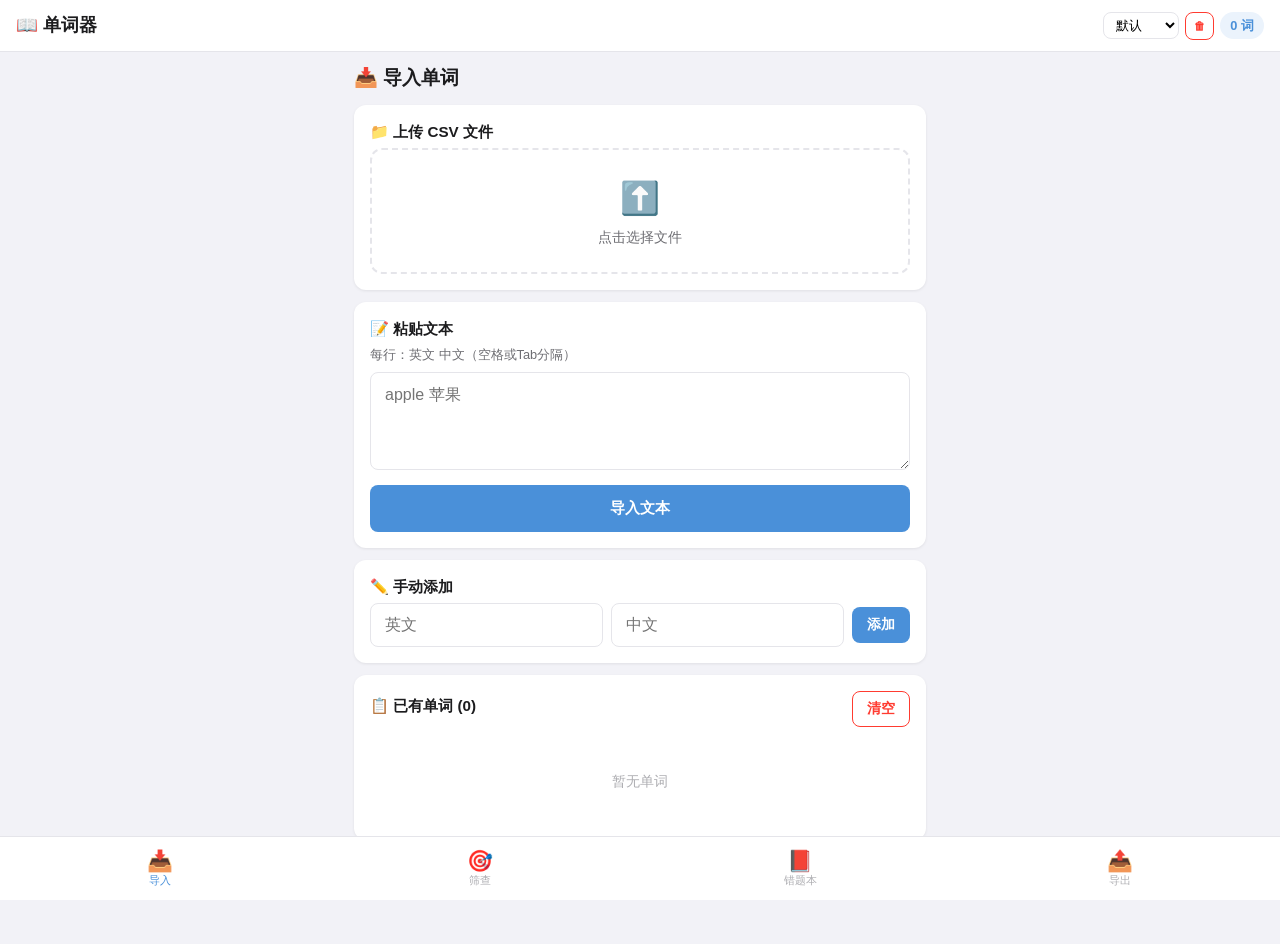
==== docs/index.html @ 8fb7f51f "优化 iPad 答题页滑动区域" ====
<!DOCTYPE html>
<html lang="zh-CN">
<head>
<meta charset="UTF-8">
<meta name="viewport" content="width=device-width,initial-scale=1,user-scalable=no">
<meta name="apple-mobile-web-app-capable" content="yes">
<meta name="apple-mobile-web-app-status-bar-style" content="default">
<link rel="manifest" href="manifest.json">
<title>单词器</title>
<style>
:root{--p:#4A90D9;--ph:#3A7BC8;--pl:#EBF3FC;--s:#34C759;--sl:#E8F8ED;--d:#FF3B30;--dl:#FFECEB;--t:#1C1C1E;--t2:#6E6E73;--t3:#AEAEB2;--bg:#F2F2F7;--c:#FFF;--b:#E5E5EA;--r:12px;--rs:8px}
*{box-sizing:border-box;margin:0;padding:0}
html{font-size:16px;-webkit-text-size-adjust:100%}
body{font-family:-apple-system,BlinkMacSystemFont,"PingFang SC","Microsoft YaHei",sans-serif;background:var(--bg);color:var(--t);line-height:1.5;min-height:100vh;padding-bottom:80px;padding-top:52px}
.header{position:fixed;top:0;left:0;right:0;z-index:100;height:52px;background:var(--c);border-bottom:1px solid var(--b);display:flex;align-items:center;justify-content:space-between;padding:0 16px}
.header h1{font-size:1.1rem;font-weight:700}
.badge{background:var(--pl);color:var(--p);font-size:.8rem;font-weight:600;padding:4px 10px;border-radius:20px}
.main{max-width:600px;margin:0 auto;padding:12px 14px}
.tab{display:none}
.tab.active{display:block}
h2{font-size:1.2rem;font-weight:700;margin-bottom:12px}
.card{background:var(--c);border-radius:var(--r);padding:16px;margin-bottom:12px;box-shadow:0 1px 3px rgba(0,0,0,.08)}
.card h3{font-size:.95rem;font-weight:600;margin-bottom:4px}
.hint{font-size:.8rem;color:var(--t2);margin-bottom:8px}
.empty{text-align:center;color:var(--t3);padding:32px 16px;font-size:.9rem}
textarea,input[type=text]{width:100%;padding:12px 14px;border:1.5px solid var(--b);border-radius:var(--rs);font-size:1rem;font-family:inherit;resize:vertical;background:var(--c)}
textarea:focus,input[type=text]:focus{outline:none;border-color:var(--p);box-shadow:0 0 0 3px var(--pl)}
.btn{display:inline-flex;align-items:center;justify-content:center;padding:12px 20px;border:1.5px solid transparent;border-radius:var(--rs);font-size:.95rem;font-weight:600;font-family:inherit;cursor:pointer;min-height:44px}
.btn:active{transform:scale(.97)}
.btn-p{background:var(--p);color:#fff}
.btn-o{background:transparent;color:var(--p);border-color:var(--p)}
.btn-do{background:transparent;color:var(--d);border-color:var(--d)}
.btn-sm{padding:8px 14px;font-size:.85rem;min-height:36px}
.btn-lg{padding:16px 24px;font-size:1.05rem;min-height:52px}
.btn-full{width:100%}
.nav{position:fixed;bottom:0;left:0;right:0;z-index:100;height:64px;background:var(--c);border-top:1px solid var(--b);display:flex;padding-bottom:env(safe-area-inset-bottom,0)}
.nav button{flex:1;display:flex;flex-direction:column;align-items:center;justify-content:center;border:none;background:transparent;color:var(--t3);font-family:inherit;font-size:.7rem;cursor:pointer}
.nav button.active{color:var(--p)}
.nav button span:first-child{font-size:1.3rem}
.word-item{display:flex;align-items:center;justify-content:space-between;padding:10px 0;border-bottom:1px solid var(--b)}
.word-item:last-child{border-bottom:none}
.word-item .eng{font-weight:600}
.word-item .chn{color:var(--t2);margin-left:8px;font-size:.9rem}
.word-item .del{background:none;border:none;color:var(--d);font-size:1.3rem;cursor:pointer;padding:6px 12px}
.quiz-modes{display:grid;grid-template-columns:1fr 1fr;gap:10px;margin-bottom:12px}
.quiz-modes label{display:flex;align-items:center;gap:8px;padding:14px 12px;border:2px solid var(--b);border-radius:var(--r);cursor:pointer}
.quiz-modes label.sel{border-color:var(--p);background:var(--pl)}
.quiz-modes input{display:none}
.progress{display:flex;align-items:center;gap:10px;margin-bottom:16px}
.progress>div:first-child{flex:1;height:8px;background:var(--b);border-radius:4px;overflow:hidden}
.progress>div:first-child>div{height:100%;background:var(--p);border-radius:4px;transition:width .3s}
.progress>span{font-size:.85rem;font-weight:600;color:var(--t2)}
.qcard{background:var(--c);border-radius:var(--r);padding:28px 20px;text-align:center;box-shadow:0 4px 16px rgba(0,0,0,.12);margin-bottom:20px}
.qcard p:first-child{font-size:.85rem;color:var(--t2);margin-bottom:12px}
.qcard p:last-child{font-size:2rem;font-weight:800}
.options{display:flex;flex-direction:column;gap:10px}
.options button{width:100%;padding:16px;font-size:1.05rem;font-family:inherit;background:var(--c);border:2px solid var(--b);border-radius:var(--r);cursor:pointer;min-height:52px}
.options button:active{transform:scale(.98)}
.options button.correct{border-color:var(--s);background:var(--sl);color:var(--s);font-weight:700}
.options button.wrong{border-color:var(--d);background:var(--dl);color:var(--d);font-weight:700;animation:shake .4s}
.options button.reveal{border-color:var(--s);background:var(--sl)}
.options button.disabled{pointer-events:none;opacity:.8}
.fb{text-align:center;padding:16px;margin-top:12px;border-radius:var(--r)}
.fb.ok{background:var(--sl)}
.fb.no{background:var(--dl)}
.fb p:first-child{font-size:2rem}
.fb p:nth-child(2){font-weight:700;margin:4px 0}
.result{text-align:center}
.result>p:first-child{font-size:3rem}
.result h3{font-size:1.3rem;margin:8px 0 16px}
.stats{display:grid;grid-template-columns:repeat(4,1fr);gap:8px;margin-bottom:20px}
.stats>div{text-align:center;padding:12px 4px;background:var(--bg);border-radius:var(--rs)}
.stats>div>span:first-child{display:block;font-size:1.4rem;font-weight:800}
.stats>div>span:last-child{display:block;font-size:.7rem;color:var(--t2)}
.stats>div.g>span:first-child{color:var(--s)}
.stats>div.r>span:first-child{color:var(--d)}
.acts{display:flex;flex-direction:column;gap:8px}
table{width:100%;border-collapse:collapse}
th,td{padding:12px 10px;text-align:left;border-bottom:1px solid var(--b)}
th{font-size:.8rem;font-weight:600;color:var(--t2)}
.toast{position:fixed;top:60px;left:50%;transform:translateX(-50%);z-index:200;background:#1C1C1E;color:#fff;padding:10px 20px;border-radius:20px;font-size:.85rem;font-weight:500;transition:opacity .3s,transform .3s}
.toast.hide{opacity:0;pointer-events:none;transform:translateX(-50%) translateY(-10px)}
.hide{display:none!important}
@keyframes shake{0%,100%{transform:translateX(0)}20%{transform:translateX(-6px)}40%{transform:translateX(6px)}60%{transform:translateX(-4px)}80%{transform:translateX(4px)}}
.manual-row{display:flex;gap:8px;align-items:center}
.manual-row input{min-width:0;flex:1}
.up-area{border:2px dashed var(--b);border-radius:var(--r);padding:24px;text-align:center;cursor:pointer}
.up-area span{font-size:2rem}
.up-area p{font-size:.85rem;color:var(--t2);margin-top:6px}
#qactive{min-height:calc(100vh - 150px);touch-action:pan-y}
</style>
</head>
<body>

<div class="header"><h1>📖 单词器</h1><div style="display:flex;align-items:center;gap:6px"><select id="psel" style="font-size:.8rem;padding:4px 8px;border-radius:8px;border:1px solid var(--b);background:var(--c);max-width:100px" onchange="switchProfile(this.value)"></select><button class="btn btn-do btn-sm" id="bdelp" style="font-size:.7rem;padding:4px 8px;min-height:28px" title="删除当前档案">🗑</button><span class="badge" id="wc">0 词</span></div></div>

<div class="main">

<!-- 导入 -->
<div id="t-import" class="tab active">
<h2>📥 导入单词</h2>
<div class="card">
<h3>📁 上传 CSV 文件</h3>
<div class="up-area" id="uparea"><span>⬆️</span><p>点击选择文件</p></div>
<input type="file" id="filein" accept=".csv,.txt" style="position:absolute;opacity:0;width:0;height:0">
</div>
<div class="card">
<h3>📝 粘贴文本</h3>
<p class="hint">每行：英文 中文（空格或Tab分隔）</p>
<textarea id="ptext" rows="4" placeholder="apple 苹果"></textarea>
<button class="btn btn-p btn-full" id="bpaste" style="margin-top:8px">导入文本</button>
</div>
<div class="card">
<h3>✏️ 手动添加</h3>
<div class="manual-row"><input type="text" id="meng" placeholder="英文"><input type="text" id="mchn" placeholder="中文"><button class="btn btn-p btn-sm" id="badd">添加</button></div>
</div>
<div class="card">
<div style="display:flex;justify-content:space-between;align-items:center;margin-bottom:12px"><h3>📋 已有单词 (<span id="wlc">0</span>)</h3><button class="btn btn-do btn-sm" id="bclear">清空</button></div>
<div id="wlist"><p class="empty">暂无单词</p></div>
</div>
</div>

<!-- 筛查 -->
<div id="t-quiz" class="tab">
<h2>🎯 单词筛查</h2>
<div id="qsetup" class="card">
<div class="quiz-modes">
<label class="sel" id="lball"><input type="radio" name="mode" value="all" checked><span>📚 全部单词</span></label>
<label id="lberr"><input type="radio" name="mode" value="errors"><span>🔴 仅错题</span></label>
</div>
<!-- 总进度条 -->
<div style="margin-bottom:12px">
  <div style="display:flex;justify-content:space-between;margin-bottom:4px"><span style="font-size:.8rem;color:var(--t2)">📊 筛查进度</span><span style="font-size:.8rem;font-weight:600" id="mpct">0%</span></div>
  <div style="height:8px;background:var(--b);border-radius:4px;overflow:hidden;display:flex">
    <div id="mbar" style="height:100%;background:var(--s);border-radius:4px;transition:width.3s;width:0"></div>
  </div>
  <div style="font-size:.7rem;color:var(--t2);margin-top:3px" id="mtext">已掌握 0 / 0</div>
</div>
<button class="btn btn-p btn-lg btn-full" id="bstart">开始筛查</button>
<button class="btn btn-o btn-lg btn-full hide" id="bresume">📂 继续上次</button>
<div style="display:flex;justify-content:space-between;align-items:center;margin-top:8px">
  <span class="hint" style="margin:0" id="qcount"></span>
  <button class="btn btn-do btn-sm" id="breset">重置进度</button>
</div>
</div>
<div id="qactive" class="hide">
<button class="btn btn-o btn-sm" id="bquit" style="margin-bottom:12px">← 退出</button>
<div class="progress"><div><div id="pfill"></div></div><span id="ptext">0/0</span></div>
<div class="qcard" id="qcard"><p>请选择中文释义：</p><p id="qword">——</p></div>
<div class="hide" id="swipe-hint" style="text-align:center;font-size:.75rem;color:var(--t3);margin-bottom:8px"></div>
<div class="options" id="opts"></div>
<div class="fb hide" id="qfb"><p id="fbicon"></p><p id="fbtxt"></p><p id="fbans"></p></div>
<button class="btn btn-p btn-full hide" id="bnext">下一题</button>
</div>
<div id="qfinish" class="card hide">
<div class="result"><p>🎉</p><h3>筛查完成！</h3></div>
<div class="stats"><div><span id="rtotal">0</span><span>总题数</span></div><div class="g"><span id="rcorrect">0</span><span>正确</span></div><div class="r"><span id="rwrong">0</span><span>错误</span></div><div><span id="rrate">0%</span><span>正确率</span></div></div>
<div class="acts">
  <p style="text-align:center;font-size:.9rem;color:var(--t2);margin-bottom:4px">再来一轮：</p>
  <button class="btn btn-p" id="bretry">🔴 仅错题</button>
  <button class="btn btn-o" id="bretryall">📚 全部单词</button>
</div>
</div>
</div>

<!-- 错题本 -->
<div id="t-errors" class="tab">
<h2>📕 错题本</h2>
<div><p class="empty" id="enempty">还没有错题</p>
<table class="hide" id="etable"><thead><tr><th>英文</th><th>中文</th><th>错误次数</th></tr></thead><tbody id="etbody"></tbody></table></div>
</div>

<!-- 导出 -->
<div id="t-export" class="tab">
<h2>📤 导出</h2>
<div class="card">
<div class="quiz-modes">
<label class="sel" id="lxerr"><input type="radio" name="extype" value="errors" checked><span>🔴 仅错题</span></label>
<label id="lxall"><input type="radio" name="extype" value="all"><span>📚 全部单词</span></label>
</div>
<p class="hint" style="text-align:center" id="xcount"></p>
</div>
<div style="display:flex;flex-direction:column;gap:10px">
<button class="btn btn-p btn-lg btn-full" id="bexpcsv">📄 导出 CSV</button>
<button class="btn btn-o btn-lg btn-full" id="bexppdf">🖨️ 打印 / 保存为 PDF</button>
</div>
<div class="card" style="margin-top:12px">
<h3>📦 数据迁移</h3>
<p class="hint">导出全部数据（词汇+进度）到另一台设备</p>
<div style="display:flex;flex-direction:column;gap:8px">
<button class="btn btn-p btn-full" id="bexpdata">📤 导出数据文件</button>
<button class="btn btn-o btn-full" id="bimpdata">📥 导入数据文件</button>
<input type="file" id="finpdata" accept=".json" style="display:none">
</div>
</div>
</div>

</div>

<nav class="nav" id="bnav">
<button class="active" data-t="import"><span>📥</span><span>导入</span></button>
<button data-t="quiz"><span>🎯</span><span>筛查</span></button>
<button data-t="errors"><span>📕</span><span>错题本</span></button>
<button data-t="export"><span>📤</span><span>导出</span></button>
</nav>

<div class="toast hide" id="toast"></div>

<script>
// ====== 档案（Profile）管理 ======
function profiles(){try{return JSON.parse(localStorage._profiles||'["默认"]')}catch(e){return['默认']}}
function sp(p){localStorage._profiles=JSON.stringify(p)}
function curProfile(){return localStorage._cur||'默认'}
function setProfile(n){localStorage._cur=n}
function pk(key){return 'p_'+curProfile()+'_'+key}
function gw(){try{return JSON.parse(localStorage[pk('words')]||'[]')}catch(e){return[]}}
function sw(w){localStorage[pk('words')]=JSON.stringify(w)}
function ga(){try{return JSON.parse(localStorage[pk('answers')]||'[]')}catch(e){return[]}}
function sa(a){localStorage[pk('answers')]=JSON.stringify(a)}
function saveQuizState2(){
  if(!qs||!qs.words||qs.words.length===0)return;
  var s={wordIds:qs.words.map(function(w){return w.id}),idx:qs.idx,history:qs.history,answers:qs.answers,mode:qs._mode};
  localStorage[pk('quizState')]=JSON.stringify(s)
}
function loadQuizState2(){
  try{return JSON.parse(localStorage[pk('quizState')]||'null')}catch(e){return null}
}
function clearQuizState2(){delete localStorage[pk('quizState')]}
function gid(){return Date.now().toString(36)+Math.random().toString(36).substr(2,5)}

// ====== 档案切换 ======
function buildProfileUI(){
  var sel=document.getElementById('psel'),ps=profiles(),cp=curProfile();
  sel.innerHTML=ps.map(function(p){return p===cp?'<option value="'+esc(p)+'" selected>'+esc(p)+'</option>':'<option value="'+esc(p)+'">'+esc(p)+'</option>'}).join('');
  sel.innerHTML+='<option value="__new__">+ 新建</option>'
}
function switchProfile(name){
  if(name==='__new__'){var n=prompt('输入新档案名称：');if(!n||!n.trim()){buildProfileUI();return}
    n=n.trim();var ps=profiles();if(ps.indexOf(n)>=0){toast('已存在同名档案');buildProfileUI();return}
    ps.push(n);sp(ps);setProfile(n);refreshAll();toast('已创建: '+n);return
  }
  setProfile(name);refreshAll()
}
function refreshAll(){buildProfileUI();rl();re();uc();ux();uq()}
function deleteProfile(name){
  if(!confirm('确定删除档案 ❝'+name+'❞ ？所有数据将丢失。'))return;
  var ps=profiles().filter(function(p){return p!==name});
  if(ps.length===0){toast('至少保留一个档案');return}
  // 清除该档案的 localStorage
  var keys=['words','answers','quizState'];
  keys.forEach(function(k){delete localStorage['p_'+name+'_'+k]});
  sp(ps);if(curProfile()===name){setProfile(ps[0])}
  refreshAll();toast('已删除: '+name)
}
buildProfileUI();

// ====== Toast ======
var tt;
function toast(m){var e=document.getElementById('toast');e.textContent=m;e.classList.remove('hide');clearTimeout(tt);tt=setTimeout(function(){e.classList.add('hide')},2000)}

// ====== Tab ======
var tabs=['import','quiz','errors','export'];
function stab(n){
  document.querySelectorAll('.tab').forEach(function(s){s.classList.remove('active')});
  document.getElementById('t-'+n).classList.add('active');
  document.querySelectorAll('#bnav button').forEach(function(b){b.classList.toggle('active',b.dataset.t===n)});
  if(n==='import')rl();
  if(n==='errors')re();
  if(n==='quiz')uq();
  if(n==='export')ux();
}
document.querySelectorAll('#bnav button').forEach(function(b){b.addEventListener('click',function(){stab(this.dataset.t)})});

// ====== 单词列表 ======
function rl(){
  var words=gw();
  document.getElementById('wlc').textContent=words.length;
  var c=document.getElementById('wlist');
  if(words.length===0){c.innerHTML='<p class="empty">暂无单词</p>';return}
  c.innerHTML=words.map(function(w){return '<div class="word-item"><div><span class="eng">'+esc(w.english)+'</span><span class="chn">'+esc(w.chinese)+'</span></div><button class="del" data-id="'+w.id+'">x</button></div>'}).join('');
  c.querySelectorAll('.del').forEach(function(b){b.addEventListener('click',function(){var words=gw().filter(function(w){return w.id!==b.dataset.id});sw(words);rl();uc()})})
}
function uc(){var w=gw();document.getElementById('wc').textContent=w.length+' 词';uq();ux()}

// 手动添加
document.getElementById('badd').addEventListener('click',function(){
  var eng=document.getElementById('meng').value.trim();
  var chn=document.getElementById('mchn').value.trim();
  if(!eng||!chn){toast('请输入英文和中文');return}
  var words=gw();
  if(words.some(function(w){return w.english.toLowerCase()===eng.toLowerCase()})){toast('单词已存在');return}
  words.push({id:gid(),english:eng,chinese:chn});sw(words);
  document.getElementById('meng').value='';document.getElementById('mchn').value='';
  rl();uc();toast('已添加: '+eng)
});

// 文件上传
document.getElementById('uparea').addEventListener('click',function(){document.getElementById('filein').click()});
document.getElementById('filein').addEventListener('change',function(){
  var file=this.files[0];if(!file)return;
  var reader=new FileReader();
  reader.onload=function(e){imp(parse(e.target.result));document.getElementById('filein').value=''};
  reader.readAsText(file,'utf-8')
});

// 文本粘贴
document.getElementById('bpaste').addEventListener('click',function(){
  var text=document.getElementById('ptext').value.trim();
  if(!text){toast('请先粘贴文本');return}
  imp(parse(text));document.getElementById('ptext').value=''
});

function parse(text){
  var result=[];
  var lines=text.split(/[\r\n]+/);
  var start=0;
  if(lines[0]&&lines[0].match(/english.*chinese/i))start=1;
  for(var i=start;i<lines.length;i++){
    var line=lines[i].trim();if(!line)continue;
    var parts;
    if(line.indexOf('\t')>=0)parts=line.split('\t',2);
    else if(line.indexOf(',')>=0)parts=line.split(',',2);
    else if(line.indexOf('  ')>=0)parts=line.split('  ',2);
    else{var idx=line.indexOf(' ');if(idx>0)parts=[line.substring(0,idx),line.substring(idx+1)]}
    if(parts&&parts.length===2){var e=parts[0].trim(),c=parts[1].trim();if(e&&c)result.push({english:e,chinese:c})}
  }
  return result
}

function imp(items){
  var words=gw(),added=0,skipped=0;
  items.forEach(function(item){
    var eng=item.english.trim(),chn=item.chinese.trim();
    if(!eng||!chn)return;
    if(words.some(function(w){return w.english.toLowerCase()===eng.toLowerCase()})){skipped++;return}
    words.push({id:gid(),english:eng,chinese:chn});added++
  });
  sw(words);rl();uc();toast('导入: '+added+' 个'+(skipped>0?'，跳过 '+skipped+' 个重复':''))
}

// 清空
document.getElementById('bclear').addEventListener('click',function(){
  if(!confirm('确定删除全部单词？'))return;sw([]);sa([]);rl();re();uc();toast('已清空')
});

// 删除当前档案
document.getElementById('bdelp').addEventListener('click',function(){deleteProfile(curProfile())});

// 重置进度
document.getElementById('breset').addEventListener('click',function(){
  if(!confirm('确定重置所有筛查进度？单词保留，答题记录清空。'))return;
  sa([]);clearQuizState2();re();uq();toast('进度已重置，将开始新一轮')
});

// ====== 筛查 ======
var qs={words:[],idx:0,answered:false};

document.querySelectorAll('.quiz-modes label').forEach(function(l){
  l.addEventListener('click',function(){
    var r=this.querySelector('input');r.checked=true;
    var name=r.name;
    document.querySelectorAll('input[name="'+name+'"]').forEach(function(x){x.closest('label').classList.remove('sel')});
    this.classList.add('sel')
  })
});

function uq(){
  var words=gw(),answers=ga();
  var errs=new Set(answers.filter(function(a){return!a.isCorrect}).map(function(a){return a.wordId}));
  var ec=words.filter(function(w){return errs.has(w.id)}).length;
  document.getElementById('qcount').textContent='词库 '+words.length+' 个，错题 '+ec+' 个';
  var screened=new Set(answers.map(function(a){return a.wordId}));
  var sc=screened.size;
  var total=words.length;
  var pct=total>0?Math.round(sc/total*100):0;
  document.getElementById('mpct').textContent=pct+'%';
  document.getElementById('mbar').style.width=pct+'%';
  document.getElementById('mtext').textContent='已筛查 '+sc+' / '+total;
  // 显示继续上次按钮
  var saved=loadQuizState2();
  var resumeBtn=document.getElementById('bresume');
  if(saved&&saved.wordIds&&saved.idx<saved.wordIds.length){
    resumeBtn.classList.remove('hide');
    var done=saved.answers?saved.answers.length:0;
    resumeBtn.textContent='📂 继续上次（已做 '+done+'/'+saved.wordIds.length+'）'
  }else{resumeBtn.classList.add('hide')}
}

// 继续上次
document.getElementById('bresume').addEventListener('click',function(){
  var saved=loadQuizState2();
  if(!saved||!saved.wordIds){toast('没有可恢复的进度');return}
  var words=gw();
  var pool=saved.wordIds.map(function(id){return words.find(function(w){return w.id===id})}).filter(Boolean);
  if(pool.length===0){toast('词库已变化，无法恢复');clearQuizState2();uq();return}
  qs={words:pool,idx:saved.idx||0,answered:true,answers:saved.answers||[],history:saved.history||{},_opts:[]};
  document.getElementById('qsetup').classList.add('hide');
  document.getElementById('qactive').classList.remove('hide');
  document.getElementById('qfinish').classList.add('hide');
  showQuestionAt(qs.idx);
  toast('已恢复，从第 '+(qs.idx+1)+' 题继续')
});

document.getElementById('bstart').addEventListener('click',function(){
  // 如果有保存的进度，直接继续
  var saved=loadQuizState2();
  if(saved&&saved.wordIds&&saved.idx<saved.wordIds.length){
    var words=gw();
    var pool=saved.wordIds.map(function(id){return words.find(function(w){return w.id===id})}).filter(Boolean);
    if(pool.length>0){
      qs={words:pool,idx:saved.idx||0,answered:true,answers:saved.answers||[],history:saved.history||{},_opts:[]};
      document.getElementById('qsetup').classList.add('hide');
      document.getElementById('qactive').classList.remove('hide');
      document.getElementById('qfinish').classList.add('hide');
      showQuestionAt(qs.idx);
      toast('从第 '+(qs.idx+1)+' 题继续');
      return
    }
  }
  // 没有保存进度，开始新一轮
  var words=gw();
  if(words.length<4){toast('至少需要4个单词');return}
  var mode=document.querySelector('input[name="mode"]:checked').value;
  var pool=[];
  if(mode==='errors'){
    var errs=new Set(ga().filter(function(a){return!a.isCorrect}).map(function(a){return a.wordId}));
    pool=words.filter(function(w){return errs.has(w.id)});
    if(pool.length===0){toast('没有错题');return}
  }else{
    var done=new Set(ga().map(function(a){return a.wordId}));
    pool=words.filter(function(w){return !done.has(w.id)});
    if(pool.length===0){toast('全部筛查完成！');return}
  }
  shuffle(pool);
  qs={words:pool,idx:0,answered:false,answers:[],history:[],_opts:[],_mode:mode};
  document.getElementById('qsetup').classList.add('hide');
  document.getElementById('qactive').classList.remove('hide');
  document.getElementById('qfinish').classList.add('hide');
  sq()
});

function shuffle(a){for(var i=a.length-1;i>0;i--){var j=Math.floor(Math.random()*(i+1));var t=a[i];a[i]=a[j];a[j]=t}}

function sq(){
  qs.answered=false;
  var w=qs.words[qs.idx];
  document.getElementById('qword').textContent=w.english;
  document.getElementById('qfb').classList.add('hide');
  document.getElementById('bnext').classList.add('hide');
  var correct=w.chinese;
  var others=gw().filter(function(x){return x.id!==w.id}).map(function(x){return x.chinese});
  var uo=[];others.forEach(function(o){if(uo.indexOf(o)<0)uo.push(o)});
  var dist=[];
  if(uo.length>=3){dist=pick(uo,3)}else{dist=uo;while(dist.length<3)dist.push('——')}
  var opts=[correct].concat(dist);shuffle(opts);
  qs._opts=opts;
  var c=document.getElementById('opts');
  c.innerHTML=opts.map(function(o){return '<button>'+esc(o)+'</button>'}).join('');
  c.querySelectorAll('button').forEach(function(b){b.addEventListener('click',function(){answer(b,w)})});
  uprog(qs.idx+1,qs.words.length);
  updateSwipeHint()
}

function pick(a,n){var r=[];var c=a.slice();for(var i=0;i<n;i++){var j=Math.floor(Math.random()*c.length);r.push(c.splice(j,1)[0])}return r}

function showQuestionAt(idx){
  if(idx>=qs.words.length){
    fq();return
  }
  qs.idx=idx;
  if(qs.history[idx]){
    // 恢复已答题目
    qs.answered=true;
    var h=qs.history[idx];
    document.getElementById('qword').textContent=h.word.english;
    document.getElementById('bnext').classList.add('hide');
    document.getElementById('qfb').classList.remove('hide','ok','no');
    var c=document.getElementById('opts');
    c.innerHTML=h.opts.map(function(o){return '<button class="disabled">'+esc(o)+'</button>'}).join('');
    c.querySelectorAll('button').forEach(function(b){
      if(b.textContent===h.word.chinese)b.classList.add('reveal');
      if(b.textContent===h.sel&&!h.ok)b.classList.add('wrong');
      if(b.textContent===h.sel&&h.ok)b.classList.add('correct')
    });
    if(h.ok){document.getElementById('qfb').classList.add('ok');document.getElementById('fbicon').textContent='✅';document.getElementById('fbtxt').textContent='回答正确！';document.getElementById('fbans').textContent=''}
    else{document.getElementById('qfb').classList.add('no');document.getElementById('fbicon').textContent='❌';document.getElementById('fbtxt').textContent='回答错误';document.getElementById('fbans').textContent='正确答案：'+h.word.chinese}
  }else{
    // 新题目
    sq()
  }
  uprog(idx+1,qs.words.length);
  updateSwipeHint()
}

function answer(btn,word){
  if(qs.answered)return;qs.answered=true;
  var sel=btn.textContent;
  var ok=word.chinese===sel;
  qs.history[qs.idx]={word:word,opts:qs._opts,sel:sel,ok:ok};
  var rec={wordId:word.id,isCorrect:ok};
  qs.answers.push(rec);
  var all=ga();all.push(rec);sa(all);
  saveQuizState2(); // 每题都自动保存，防止意外退出丢失进度
  document.querySelectorAll('#opts button').forEach(function(b){
    b.classList.add('disabled');
    if(b.textContent===word.chinese)b.classList.add('reveal');
    if(b===btn&&!ok)b.classList.add('wrong');
    if(b===btn&&ok)b.classList.add('correct')
  });
  var fb=document.getElementById('qfb');fb.classList.remove('hide','ok','no');
  if(ok){fb.classList.add('ok');document.getElementById('fbicon').textContent='✅';document.getElementById('fbtxt').textContent='回答正确！';document.getElementById('fbans').textContent=''}
  else{fb.classList.add('no');document.getElementById('fbicon').textContent='❌';document.getElementById('fbtxt').textContent='回答错误';document.getElementById('fbans').textContent='正确答案：'+word.chinese}
  // 检查是否最后一题
  if(qs.idx+1>=qs.words.length){
    document.getElementById('bnext').classList.add('hide');
    // 显示完成提示，不自动跳转
    document.getElementById('swipe-hint').textContent='全部答完！右滑回看，或等待完成';
    document.getElementById('swipe-hint').classList.remove('hide');
    setTimeout(fq,2000)
  }else{
    document.getElementById('bnext').classList.remove('hide');
    document.getElementById('bnext').textContent='下一题';
    document.getElementById('bnext').onclick=goNext;
    setTimeout(function(){document.getElementById('bnext').scrollIntoView({behavior:'smooth'})},100)
  }
  updateSwipeHint()
}

function goNext(){
  showQuestionAt(qs.idx+1);saveQuizState2()
}

function goBack(){
  if(qs.idx<=0)return;
  showQuestionAt(qs.idx-1);saveQuizState2()
}

function updateSwipeHint(){
  var hint=document.getElementById('swipe-hint');
  if(qs.answered&&qs.idx>0&&qs.idx<qs.words.length){
    hint.textContent='← 右滑回上一题 | 左滑下一题 →';hint.classList.remove('hide')
  }else if(qs.answered&&qs.idx>0){
    hint.textContent='← 右滑回上一题';hint.classList.remove('hide')
  }else if(qs.answered&&qs.idx<qs.words.length){
    hint.textContent='左滑下一题 →';hint.classList.remove('hide')
  }else{hint.classList.add('hide')}
}

// ====== 滑动手势（答题页全屏范围） ======
var touchStartX=0,touchStartY=0;
(function(){
  var zone=document;
  zone.addEventListener('touchstart',function(e){touchStartX=e.touches[0].clientX;touchStartY=e.touches[0].clientY},{passive:true});
  zone.addEventListener('touchend',function(e){
    if(document.getElementById('qactive').classList.contains('hide'))return;
    var dx=e.changedTouches[0].clientX-touchStartX;
    var dy=e.changedTouches[0].clientY-touchStartY;
    if(Math.abs(dx)<50||Math.abs(dy)>Math.abs(dx)*1.5)return;
    if(!qs)return;
    if(dx<0&&!qs.answered)return; // 未答完不能前进
    if(dx<0)goNext();else goBack()
  },{passive:true})
})();

function uprog(cur,total){var p=Math.round(cur/total*100);document.getElementById('pfill').style.width=p+'%';document.getElementById('ptext').textContent=cur+'/'+total}

function fq(){
  var ok=qs.answers.filter(function(a){return a.isCorrect}).length;
  var total=qs.words.length,no=total-ok;
  clearQuizState2();
  // 有错词 → 自动开始错词轮
  if(no>0){
    var words=gw();
    var wrongIds=qs.answers.filter(function(a){return!a.isCorrect}).map(function(a){return a.wordId});
    var pool=words.filter(function(w){return wrongIds.indexOf(w.id)>=0});
    if(pool.length>0){
      shuffle(pool);
      qs={words:pool,idx:0,answered:false,answers:[],history:[],_opts:[],_mode:'errors'};
      document.getElementById('qactive').classList.remove('hide');
      document.getElementById('qfinish').classList.add('hide');
      sq();
      toast('✅ '+ok+' / ❌ '+no+' → 开始错词轮（'+pool.length+'题）');
      return
    }
  }
  // 全部正确或没有错词
  toast('🎉 全部通过！正确'+ok+'题');
  document.getElementById('qactive').classList.add('hide');
  document.getElementById('qfinish').classList.remove('hide');
  document.getElementById('rtotal').textContent=total;
  document.getElementById('rcorrect').textContent=ok;
  document.getElementById('rwrong').textContent=no;
  document.getElementById('rrate').textContent=Math.round(ok/total*100)+'%';
  re()
}

function saveQuizState2(){
  if(!qs||!qs.words||qs.words.length===0)return;
  var state={wordIds:qs.words.map(function(w){return w.id}),idx:qs.idx,history:qs.history,answers:qs.answers,mode:qs._mode};
  localStorage[pk('quizState')]=JSON.stringify(state)
}
function loadQuizState2(){
  try{return JSON.parse(localStorage[pk('quizState')]||'null')}catch(e){return null}
}
function clearQuizState2(){delete localStorage[pk('quizState')]}

document.getElementById('bquit').addEventListener('click',function(){
  if(qs.answered||qs.history.length>0){
    saveQuizState2();toast('进度已保存')
  }
  document.getElementById('qactive').classList.add('hide');document.getElementById('qsetup').classList.remove('hide');
  uq()
});
function retryQuiz(mode){
  document.querySelector('input[name="mode"][value="'+mode+'"]').checked=true;
  document.querySelectorAll('input[name="mode"]').forEach(function(r){r.closest('label').classList.remove('sel')});
  document.querySelector('input[name="mode"][value="'+mode+'"]').closest('label').classList.add('sel');
  document.getElementById('qfinish').classList.add('hide');
  document.getElementById('qsetup').classList.remove('hide');
  uq();
  if(mode==='errors'){setTimeout(function(){document.getElementById('bstart').click()},100)}
}
document.getElementById('bretry').addEventListener('click',function(){retryQuiz('errors')});
document.getElementById('bretryall').addEventListener('click',function(){retryQuiz('all')});

// ====== 错题本 ======
function re(){
  var words=gw(),answers=ga();
  var m={};
  answers.filter(function(a){return!a.isCorrect}).forEach(function(a){m[a.wordId]=(m[a.wordId]||0)+1});
  var errs=Object.keys(m).map(function(k){var w=words.find(function(x){return x.id===k});return w?{english:w.english,chinese:w.chinese,count:m[k]}:null}).filter(Boolean).sort(function(a,b){return b.count-a.count});
  var empty=document.getElementById('enempty'),table=document.getElementById('etable');
  if(errs.length===0){empty.classList.remove('hide');table.classList.add('hide');return}
  empty.classList.add('hide');table.classList.remove('hide');
  document.getElementById('etbody').innerHTML=errs.map(function(e){return '<tr><td><strong>'+esc(e.english)+'</strong></td><td>'+esc(e.chinese)+'</td><td style="text-align:center;color:var(--d);font-weight:600">'+e.count+'</td></tr>'}).join('')
}

// ====== 导出 ======
function ux(){
  var words=gw();
  var errs=new Set(ga().filter(function(a){return!a.isCorrect}).map(function(a){return a.wordId}));
  var ec=words.filter(function(w){return errs.has(w.id)}).length;
  document.getElementById('xcount').textContent='错题 '+ec+' 个 | 全部单词 '+words.length+' 个'
}

function ged(type){
  var words=gw(),answers=ga();
  var m={};
  answers.filter(function(a){return!a.isCorrect}).forEach(function(a){m[a.wordId]=(m[a.wordId]||0)+1});
  if(type==='errors'){
    return Object.keys(m).map(function(k){var w=words.find(function(x){return x.id===k});return w?{english:w.english,chinese:w.chinese,status:'未掌握',count:m[k]}:null}).filter(Boolean).sort(function(a,b){return b.count-a.count})
  }else{
    return words.map(function(w){var c=m[w.id]||0;return{english:w.english,chinese:w.chinese,status:c>0?'未掌握':'未筛查',count:c}}).sort(function(a,b){return b.count-a.count})
  }
}

document.getElementById('bexpcsv').addEventListener('click',function(){
  var type=document.querySelector('input[name="extype"]:checked').value;
  var data=ged(type);
  if(data.length===0){toast('没有可导出的数据');return}
  var csv='english,chinese,status,error_count\n';
  data.forEach(function(d){csv+='"'+d.english+'","'+d.chinese+'","'+d.status+'",'+d.count+'\n'});
  var blob=new Blob(['﻿'+csv],{type:'text/csv;charset=utf-8'});
  var a=document.createElement('a');a.href=URL.createObjectURL(blob);a.download='单词表.csv';
  document.body.appendChild(a);a.click();document.body.removeChild(a);toast('CSV 已下载')
});

document.getElementById('bexppdf').addEventListener('click',function(){
  var type=document.querySelector('input[name="extype"]:checked').value;
  var data=ged(type);
  if(data.length===0){toast('没有可导出的数据');return}
  var title=type==='errors'?'错题本':'词汇表';
  var h='<!DOCTYPE html><html><head><meta charset="UTF-8"><title>'+title+'</title><style>body{font:"PingFang SC",sans-serif;padding:16px}table{width:100%;border-collapse:collapse}th,td{border:1px solid #ddd;padding:8px}th{background:#4A90D9;color:#fff}h2{text-align:center}</style></head><body><h2>'+title+'</h2><table><tr><th>序号</th><th>英文</th><th>中文</th><th>状态</th><th>错误</th></tr>';
  data.forEach(function(d,i){h+='<td>'+(i+1)+'<td>'+esc(d.english)+'<td>'+esc(d.chinese)+'<td>'+d.status+'<td>'+d.count+'</tr>'});
  h+='</table></body></html>';
  var w=window.open('','_blank');w.document.write(h);w.document.close();setTimeout(function(){w.print()},500)
});

// 数据迁移
document.getElementById('bexpdata').addEventListener('click',function(){
  var data={words:gw(),answers:ga(),quizState:loadQuizState2()};
  var blob=new Blob([JSON.stringify(data,null,2)],{type:'application/json'});
  var a=document.createElement('a');a.href=URL.createObjectURL(blob);a.download='单词器数据备份.json';
  document.body.appendChild(a);a.click();document.body.removeChild(a);toast('数据文件已下载')
});
document.getElementById('bimpdata').addEventListener('click',function(){document.getElementById('finpdata').click()});
document.getElementById('finpdata').addEventListener('change',function(){
  var file=this.files[0];if(!file)return;
  var reader=new FileReader();
  reader.onload=function(e){
    try{
      var data=JSON.parse(e.target.result);
      if(!data.words){toast('无效的数据文件');return}
      if(!confirm('将覆盖当前全部数据（词汇+进度），确定导入？'))return;
      sw(data.words||[]);sa(data.answers||[]);
      if(data.quizState)localStorage[pk('quizState')]=JSON.stringify(data.quizState);
      else clearQuizState2();
      rl();re();uc();ux();toast('导入成功！'+data.words.length+' 个单词已恢复')
    }catch(ex){toast('文件解析失败')}
    this.value=''
  };
  reader.readAsText(file,'utf-8')
});

function esc(s){var d=document.createElement('div');d.textContent=s;return d.innerHTML}

// ====== 初始化 ======
function init(){
  // 从服务器注入的 JSON 数据加载
  var dataEl=document.getElementById('__words_data__');
  if(dataEl&&gw().length===0){
    try{
      var raw=JSON.parse(dataEl.textContent);
      var items=raw.map(function(w){return{id:gid(),english:w.e,chinese:w.c}});
      sw(items);toast('已加载 '+items.length+' 个单词')
    }catch(e){}
  }
  buildProfileUI();rl();uc();re();ux()
}
init();

if('serviceWorker' in navigator){navigator.serviceWorker.register('sw.js')}
</script>
</body>
</html>
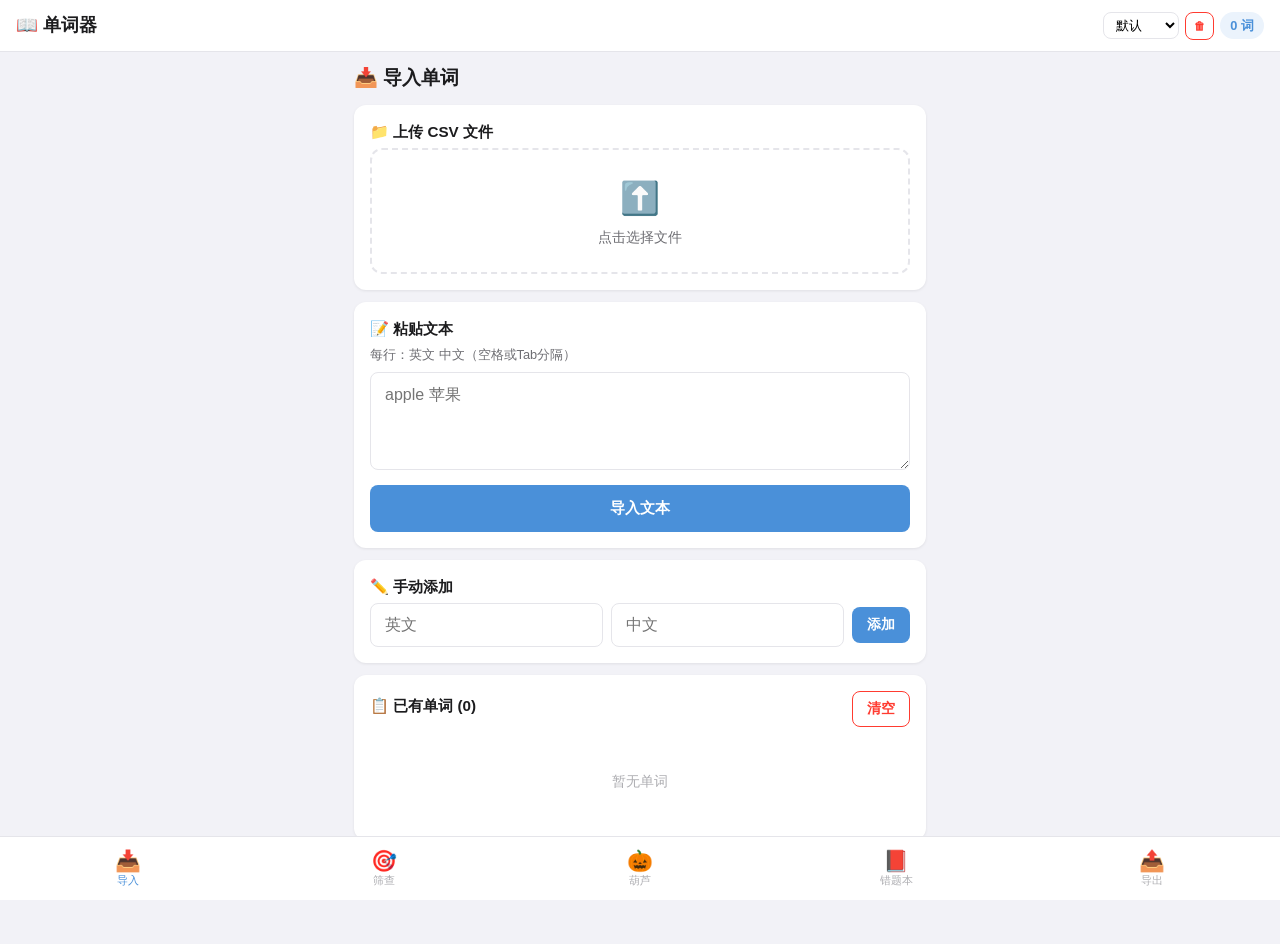
==== commit 719b12c6: "加入葫芦记忆法" ====
--- a/docs/index.html
+++ b/docs/index.html
@@ -53,13 +53,14 @@
 .qcard{background:var(--c);border-radius:var(--r);padding:28px 20px;text-align:center;box-shadow:0 4px 16px rgba(0,0,0,.12);margin-bottom:20px}
 .qcard p:first-child{font-size:.85rem;color:var(--t2);margin-bottom:12px}
 .qcard p:last-child{font-size:2rem;font-weight:800}
-.options{display:flex;flex-direction:column;gap:10px}
+.options{display:grid;grid-template-columns:1fr 1fr;gap:10px}
 .options button{width:100%;padding:16px;font-size:1.05rem;font-family:inherit;background:var(--c);border:2px solid var(--b);border-radius:var(--r);cursor:pointer;min-height:52px}
 .options button:active{transform:scale(.98)}
 .options button.correct{border-color:var(--s);background:var(--sl);color:var(--s);font-weight:700}
 .options button.wrong{border-color:var(--d);background:var(--dl);color:var(--d);font-weight:700;animation:shake .4s}
 .options button.reveal{border-color:var(--s);background:var(--sl)}
 .options button.disabled{pointer-events:none;opacity:.8}
+.unknown-btn{grid-column:1/-1;justify-self:center;margin-top:14px;width:min(55%,260px);background:#FFF7E8!important;border-color:#F59E0B!important;color:#92400E!important}
 .fb{text-align:center;padding:16px;margin-top:12px;border-radius:var(--r)}
 .fb.ok{background:var(--sl)}
 .fb.no{background:var(--dl)}
@@ -88,6 +89,22 @@
 .up-area span{font-size:2rem}
 .up-area p{font-size:.85rem;color:var(--t2);margin-top:6px}
 #qactive{min-height:calc(100vh - 150px);touch-action:pan-y}
+.hulu-settings{display:grid;grid-template-columns:1fr 1fr;gap:10px;margin-bottom:12px}
+.hulu-settings label{font-size:.8rem;color:var(--t2)}
+.hulu-settings input{margin-top:4px}
+.hulu-note{font-size:.8rem;color:var(--t2);line-height:1.6}
+.hulu-list{display:grid;grid-template-columns:1fr 1fr;gap:8px;margin:12px 0 16px}
+.hulu-word{padding:10px 12px;background:var(--bg);border-radius:var(--rs);min-width:0}
+.hulu-word strong{display:block;overflow-wrap:anywhere}
+.hulu-word span{display:block;color:var(--t2);font-size:.85rem;margin-top:2px;overflow-wrap:anywhere}
+.hulu-status{text-align:center;font-size:.9rem;color:var(--t2);margin:8px 0 14px}
+.hulu-progress{display:flex;align-items:center;gap:10px;margin:8px 0 14px}
+.hulu-progress>div{flex:1;height:8px;background:var(--b);border-radius:4px;overflow:hidden}
+.hulu-progress>div>div{height:100%;background:var(--s);border-radius:4px;transition:width .3s}
+.hulu-progress>span{font-size:.8rem;font-weight:600;color:var(--t2);white-space:nowrap}
+#hquiz{min-height:calc(100vh - 150px);touch-action:pan-y}
+#hquiz .options{margin-top:12px}
+.hulu-rule{padding:12px;background:#FFF7E8;border-radius:var(--rs);color:#92400E;font-size:.85rem;line-height:1.55;margin-bottom:12px}
 </style>
 </head>
 <body>
@@ -107,7 +124,7 @@
 <div class="card">
 <h3>📝 粘贴文本</h3>
 <p class="hint">每行：英文 中文（空格或Tab分隔）</p>
-<textarea id="ptext" rows="4" placeholder="apple 苹果"></textarea>
+<textarea id="paste-text" rows="4" placeholder="apple 苹果"></textarea>
 <button class="btn btn-p btn-full" id="bpaste" style="margin-top:8px">导入文本</button>
 </div>
 <div class="card">
@@ -163,6 +180,41 @@
 </div>
 </div>
 
+<!-- 葫芦记忆法 -->
+<div id="t-hulu" class="tab">
+<h2>🎃 葫芦记忆法</h2>
+<div id="hsetup" class="card">
+<div class="hulu-settings">
+  <label>每日词数<input type="number" id="hdaily" min="1" step="20" value="1000"></label>
+  <label>目标轮数<input type="number" id="hrounds" min="1" max="8" value="5"></label>
+</div>
+<div class="hulu-rule">每组 20 个单词。先记忆整组，再随机测验；20 词答对 16 个以上才可以进入下一组。</div>
+<p class="hulu-status" id="hstatus">还没有葫芦记忆计划</p>
+<button class="btn btn-p btn-lg btn-full" id="hstart">开始葫芦记忆法</button>
+<button class="btn btn-o btn-lg btn-full hide" id="hnext-round" style="margin-top:8px">开始下一轮</button>
+<button class="btn btn-do btn-sm btn-full hide" id="hnew" style="margin-top:8px">新建今日计划</button>
+</div>
+<div id="hmemory" class="card hide">
+<p class="hulu-status" id="hmemory-title"></p>
+<p class="hulu-note">先看完这一组单词和中文释义。准备好后点击“记忆完成”，系统会把顺序打乱开始测验。</p>
+<div id="hmemory-list" class="hulu-list"></div>
+<button class="btn btn-p btn-lg btn-full" id="hmemory-done">记忆完成，开始测验</button>
+</div>
+<div id="hquiz" class="hide">
+<button class="btn btn-o btn-sm" id="hquit" style="margin-bottom:12px">← 退出并保存</button>
+<div class="hulu-progress"><div><div id="hpfill"></div></div><span id="hptext">0/0</span></div>
+<div class="qcard"><p>请选择中文释义：</p><p id="hword">——</p></div>
+<div id="hopts" class="options"></div>
+<div class="fb hide" id="hfb"><p id="hfbi"></p><p id="hfbt"></p><p id="hfbans"></p></div>
+<button class="btn btn-p btn-full hide" id="hnext-question">下一题</button>
+</div>
+<div id="hresult" class="card hide">
+<div class="result"><p id="hresult-icon">🎯</p><h3 id="hresult-title"></h3></div>
+<p class="hulu-status" id="hresult-text"></p>
+<button class="btn btn-p btn-lg btn-full" id="hresult-action"></button>
+</div>
+</div>
+
 <!-- 错题本 -->
 <div id="t-errors" class="tab">
 <h2>📕 错题本</h2>
@@ -200,6 +252,7 @@
 <nav class="nav" id="bnav">
 <button class="active" data-t="import"><span>📥</span><span>导入</span></button>
 <button data-t="quiz"><span>🎯</span><span>筛查</span></button>
+<button data-t="hulu"><span>🎃</span><span>葫芦</span></button>
 <button data-t="errors"><span>📕</span><span>错题本</span></button>
 <button data-t="export"><span>📤</span><span>导出</span></button>
 </nav>
@@ -241,13 +294,13 @@
   }
   setProfile(name);refreshAll()
 }
-function refreshAll(){buildProfileUI();rl();re();uc();ux();uq()}
+function refreshAll(){buildProfileUI();rl();re();uc();ux();uq();hu()}
 function deleteProfile(name){
   if(!confirm('确定删除档案 ❝'+name+'❞ ？所有数据将丢失。'))return;
   var ps=profiles().filter(function(p){return p!==name});
   if(ps.length===0){toast('至少保留一个档案');return}
   // 清除该档案的 localStorage
-  var keys=['words','answers','quizState'];
+  var keys=['words','answers','quizState','huluState','huluAnswers'];
   keys.forEach(function(k){delete localStorage['p_'+name+'_'+k]});
   sp(ps);if(curProfile()===name){setProfile(ps[0])}
   refreshAll();toast('已删除: '+name)
@@ -259,7 +312,7 @@
 function toast(m){var e=document.getElementById('toast');e.textContent=m;e.classList.remove('hide');clearTimeout(tt);tt=setTimeout(function(){e.classList.add('hide')},2000)}
 
 // ====== Tab ======
-var tabs=['import','quiz','errors','export'];
+var tabs=['import','quiz','hulu','errors','export'];
 function stab(n){
   document.querySelectorAll('.tab').forEach(function(s){s.classList.remove('active')});
   document.getElementById('t-'+n).classList.add('active');
@@ -267,6 +320,7 @@
   if(n==='import')rl();
   if(n==='errors')re();
   if(n==='quiz')uq();
+  if(n==='hulu')hu();
   if(n==='export')ux();
 }
 document.querySelectorAll('#bnav button').forEach(function(b){b.addEventListener('click',function(){stab(this.dataset.t)})});
@@ -305,9 +359,9 @@
 
 // 文本粘贴
 document.getElementById('bpaste').addEventListener('click',function(){
-  var text=document.getElementById('ptext').value.trim();
+  var text=document.getElementById('paste-text').value.trim();
   if(!text){toast('请先粘贴文本');return}
-  imp(parse(text));document.getElementById('ptext').value=''
+  imp(parse(text));document.getElementById('paste-text').value=''
 });
 
 function parse(text){
@@ -340,7 +394,7 @@
 
 // 清空
 document.getElementById('bclear').addEventListener('click',function(){
-  if(!confirm('确定删除全部单词？'))return;sw([]);sa([]);rl();re();uc();toast('已清空')
+  if(!confirm('确定删除全部单词？'))return;sw([]);sa([]);clearQuizState2();clearHuluState();clearHuluAnswers();rl();re();uc();hu();toast('已清空')
 });
 
 // 删除当前档案
@@ -451,12 +505,17 @@
   var others=gw().filter(function(x){return x.id!==w.id}).map(function(x){return x.chinese});
   var uo=[];others.forEach(function(o){if(uo.indexOf(o)<0)uo.push(o)});
   var dist=[];
-  if(uo.length>=3){dist=pick(uo,3)}else{dist=uo;while(dist.length<3)dist.push('——')}
+  if(uo.length>=7){dist=pick(uo,7)}else{dist=uo;while(dist.length<7)dist.push('——')}
   var opts=[correct].concat(dist);shuffle(opts);
   qs._opts=opts;
   var c=document.getElementById('opts');
   c.innerHTML=opts.map(function(o){return '<button>'+esc(o)+'</button>'}).join('');
   c.querySelectorAll('button').forEach(function(b){b.addEventListener('click',function(){answer(b,w)})});
+  var unknown=document.createElement('button');
+  unknown.className='unknown-btn';
+  unknown.textContent='我不会';
+  unknown.addEventListener('click',function(){answer(unknown,w,true)});
+  c.appendChild(unknown);
   uprog(qs.idx+1,qs.words.length);
   updateSwipeHint()
 }
@@ -476,7 +535,7 @@
     document.getElementById('bnext').classList.add('hide');
     document.getElementById('qfb').classList.remove('hide','ok','no');
     var c=document.getElementById('opts');
-    c.innerHTML=h.opts.map(function(o){return '<button class="disabled">'+esc(o)+'</button>'}).join('');
+    c.innerHTML=h.opts.map(function(o){return '<button class="disabled">'+esc(o)+'</button>'}).join('')+'<button class="unknown-btn disabled">我不会</button>';
     c.querySelectorAll('button').forEach(function(b){
       if(b.textContent===h.word.chinese)b.classList.add('reveal');
       if(b.textContent===h.sel&&!h.ok)b.classList.add('wrong');
@@ -492,10 +551,10 @@
   updateSwipeHint()
 }
 
-function answer(btn,word){
+function answer(btn,word,unknown){
   if(qs.answered)return;qs.answered=true;
   var sel=btn.textContent;
-  var ok=word.chinese===sel;
+  var ok=!unknown&&word.chinese===sel;
   qs.history[qs.idx]={word:word,opts:qs._opts,sel:sel,ok:ok};
   var rec={wordId:word.id,isCorrect:ok};
   qs.answers.push(rec);
@@ -552,10 +611,14 @@
   var zone=document;
   zone.addEventListener('touchstart',function(e){touchStartX=e.touches[0].clientX;touchStartY=e.touches[0].clientY},{passive:true});
   zone.addEventListener('touchend',function(e){
-    if(document.getElementById('qactive').classList.contains('hide'))return;
     var dx=e.changedTouches[0].clientX-touchStartX;
     var dy=e.changedTouches[0].clientY-touchStartY;
     if(Math.abs(dx)<50||Math.abs(dy)>Math.abs(dx)*1.5)return;
+    if(!document.getElementById('hquiz').classList.contains('hide')){
+      if(dx<0&&hs&&hs.answered)hgoNext();else if(dx>0)hgoBack();
+      return
+    }
+    if(document.getElementById('qactive').classList.contains('hide'))return;
     if(!qs)return;
     if(dx<0&&!qs.answered)return; // 未答完不能前进
     if(dx<0)goNext();else goBack()
@@ -594,16 +657,6 @@
   re()
 }
 
-function saveQuizState2(){
-  if(!qs||!qs.words||qs.words.length===0)return;
-  var state={wordIds:qs.words.map(function(w){return w.id}),idx:qs.idx,history:qs.history,answers:qs.answers,mode:qs._mode};
-  localStorage[pk('quizState')]=JSON.stringify(state)
-}
-function loadQuizState2(){
-  try{return JSON.parse(localStorage[pk('quizState')]||'null')}catch(e){return null}
-}
-function clearQuizState2(){delete localStorage[pk('quizState')]}
-
 document.getElementById('bquit').addEventListener('click',function(){
   if(qs.answered||qs.history.length>0){
     saveQuizState2();toast('进度已保存')
@@ -623,9 +676,113 @@
 document.getElementById('bretry').addEventListener('click',function(){retryQuiz('errors')});
 document.getElementById('bretryall').addEventListener('click',function(){retryQuiz('all')});
 
+// ====== 葫芦记忆法 ======
+var hs=null;
+function loadHuluState(){try{return JSON.parse(localStorage[pk('huluState')]||'null')}catch(e){return null}}
+function saveHuluState(){if(hs)localStorage[pk('huluState')]=JSON.stringify(hs)}
+function clearHuluState(){delete localStorage[pk('huluState')];hs=null}
+function loadHuluAnswers(){try{return JSON.parse(localStorage[pk('huluAnswers')]||'[]')}catch(e){return[]}}
+function saveHuluAnswer(record){var all=loadHuluAnswers();all.push(record);localStorage[pk('huluAnswers')]=JSON.stringify(all)}
+function clearHuluAnswers(){delete localStorage[pk('huluAnswers')]}
+function hshuffle(a){var r=a.slice();shuffle(r);return r}
+function hplanWords(){
+  var words=gw(),daily=parseInt(document.getElementById('hdaily').value,10)||1000;
+  daily=Math.max(1,Math.min(words.length,daily));
+  return words.slice(0,daily)
+}
+function hgroup(){
+  if(!hs)return [];
+  var start=hs.groupIndex*hs.groupSize;
+  return hs.wordIds.slice(start,start+hs.groupSize).map(function(id){return gw().find(function(w){return w.id===id})}).filter(Boolean)
+}
+function hgroupCount(){return hs?Math.ceil(hs.wordIds.length/hs.groupSize):0}
+function hu(){
+  var saved=loadHuluState();
+  hs=saved||null;
+  var words=gw(),state=hs;
+  var status=document.getElementById('hstatus'),start=document.getElementById('hstart'),next=document.getElementById('hnext-round'),newBtn=document.getElementById('hnew');
+  if(!words.length){status.textContent='请先导入单词';start.textContent='开始葫芦记忆法';start.classList.remove('hide');next.classList.add('hide');newBtn.classList.add('hide');return}
+  if(!state||!state.wordIds||!state.wordIds.length){
+    status.textContent='词库 '+words.length+' 个；将按每天 '+(parseInt(document.getElementById('hdaily').value,10)||1000)+' 个创建计划';
+    start.textContent='开始葫芦记忆法';start.classList.remove('hide');next.classList.add('hide');newBtn.classList.add('hide');return
+  }
+  var count=hgroupCount(),rounds=state.targetRounds||5;
+  if(state.phase==='done'){
+    status.textContent='第 '+state.round+' 轮完成，共 '+state.wordIds.length+' 个词。可以开始下一轮（目标 '+rounds+' 轮）。';
+    start.classList.add('hide');next.classList.remove('hide');newBtn.classList.remove('hide');return
+  }
+  var phaseText=state.phase==='memory'?'记忆中':state.phase==='quiz'?'测验中':'本组待处理';
+  status.textContent='第 '+state.round+' / '+rounds+' 轮 · 第 '+(state.groupIndex+1)+' / '+count+' 组 · '+phaseText;
+  start.textContent='继续葫芦记忆法';start.classList.remove('hide');next.classList.add('hide');newBtn.classList.remove('hide')
+}
+function hshowOnly(name){['hsetup','hmemory','hquiz','hresult'].forEach(function(id){document.getElementById(id).classList.toggle('hide',id!==name)})}
+function hnewPlan(){
+  var words=hplanWords();
+  if(!words.length){toast('请先导入单词');return}
+  var rounds=parseInt(document.getElementById('hrounds').value,10)||5;
+  rounds=Math.max(1,Math.min(8,rounds));
+  hs={wordIds:words.map(function(w){return w.id}),groupSize:20,groupIndex:0,round:1,targetRounds:rounds,phase:'memory',quizIndex:0,quizOrder:[],answers:[],history:[],attempts:0};
+  saveHuluState();hstartGroup()
+}
+function hstartGroup(){
+  if(!hs)return;
+  hs.phase='memory';hs.quizIndex=0;hs.quizOrder=[];hs.answers=[];hs.history=[];hs.answered=false;saveHuluState();
+  var group=hgroup();
+  document.getElementById('hmemory-title').textContent='第 '+hs.round+' 轮 · 第 '+(hs.groupIndex+1)+' / '+hgroupCount()+' 组（'+group.length+' 词）';
+  document.getElementById('hmemory-list').innerHTML=group.map(function(w){return '<div class="hulu-word"><strong>'+esc(w.english)+'</strong><span>'+esc(w.chinese)+'</span></div>'}).join('');
+  hshowOnly('hmemory')
+}
+function hresume(){
+  if(!hs)return;
+  if(hs.phase==='memory'){hstartGroup();return}
+  if(hs.phase==='quiz'){hshowOnly('hquiz');hshowQuizAt(hs.quizIndex);return}
+  if(hs.phase==='group_result'){hshowResult();return}
+  if(hs.phase==='done'){hshowOnly('hsetup');hu()}
+}
+document.getElementById('hstart').addEventListener('click',function(){hs=loadHuluState();if(hs){hresume();return}hnewPlan()});
+document.getElementById('hnew').addEventListener('click',function(){if(!confirm('新建今日计划会保留普通筛查记录，但会替换当前葫芦计划，确定吗？'))return;clearHuluState();hnewPlan()});
+document.getElementById('hnext-round').addEventListener('click',function(){if(!hs||hs.phase!=='done')return;if(hs.round>=(hs.targetRounds||5)){toast('已完成目标轮数');return}hs.round++;hs.groupIndex=0;hs.phase='memory';saveHuluState();hstartGroup()});
+document.getElementById('hmemory-done').addEventListener('click',function(){if(!hs)return;hs.phase='quiz';hs.quizOrder=hshuffle(hgroup().map(function(w){return w.id}));hs.quizIndex=0;hs.answers=[];hs.history=[];hs.attempts=(hs.attempts||0)+1;saveHuluState();hshowOnly('hquiz');hshowQuizAt(0)});
+function hoptions(word){
+  var all=hgroup().map(function(w){return w.chinese}).filter(function(c){return c!==word.chinese});
+  var unique=[];all.forEach(function(c){if(unique.indexOf(c)<0)unique.push(c)});
+  var opts=[word.chinese].concat(hshuffle(unique).slice(0,7)),fills=['——','……','其他'];
+  fills.forEach(function(f){if(opts.length<8&&opts.indexOf(f)<0)opts.push(f)});
+  while(opts.length<8)opts.push('暂无释义');
+  return hshuffle(opts.slice(0,8))
+}
+function hshowQuizAt(index){
+  if(!hs)return;var group=hgroup();
+  if(index>=hs.quizOrder.length){hfinishGroup();return}
+  hs.quizIndex=index;hs.answered=!!hs.history[index];
+  var word=gw().find(function(w){return w.id===hs.quizOrder[index]});
+  if(!word){hgoNext();return}
+  var history=hs.history[index],opts=history?history.opts:hoptions(word);
+  document.getElementById('hword').textContent=word.english;document.getElementById('hfb').classList.toggle('hide',!history);document.getElementById('hnext-question').classList.toggle('hide',!history);document.getElementById('hnext-question').textContent=index===hs.quizOrder.length-1?'查看本组结果':'下一题';
+  var c=document.getElementById('hopts');c.innerHTML=opts.map(function(o){return '<button class="'+(history?'disabled':'')+'">'+esc(o)+'</button>'}).join('')+'<button class="unknown-btn '+(history?'disabled':'')+'">我不会</button>';
+  c.querySelectorAll('button').forEach(function(b){if(history){if(b.textContent===word.chinese)b.classList.add('reveal');if(b.textContent===history.sel&&!history.ok)b.classList.add('wrong');if(b.textContent===history.sel&&history.ok)b.classList.add('correct')}else if(!b.classList.contains('unknown-btn'))b.addEventListener('click',function(){hanswer(b,word,false,opts)})});
+  if(!history)c.querySelector('.unknown-btn').addEventListener('click',function(){hanswer(this,word,true,opts)});
+  if(history){document.getElementById('hfbi').textContent=history.ok?'✅':'❌';document.getElementById('hfbt').textContent=history.ok?'回答正确！':'回答错误';document.getElementById('hfbans').textContent=history.ok?'':'正确答案：'+word.chinese}
+  hprogress(index+1,hs.quizOrder.length);saveHuluState()
+}
+function hanswer(btn,word,unknown,opts){
+  if(!hs||hs.answered)return;hs.answered=true;
+  var selected=btn.textContent,ok=!unknown&&selected===word.chinese;hs.history[hs.quizIndex]={wordId:word.id,sel:selected,ok:ok,opts:opts};hs.answers.push({wordId:word.id,isCorrect:ok});saveHuluAnswer({wordId:word.id,isCorrect:ok});saveHuluState();
+  document.querySelectorAll('#hopts button').forEach(function(b){b.classList.add('disabled');if(b.textContent===word.chinese)b.classList.add('reveal');if(b===btn&&!ok)b.classList.add('wrong');if(b===btn&&ok)b.classList.add('correct')});
+  var fb=document.getElementById('hfb');fb.classList.remove('hide','ok','no');fb.classList.add(ok?'ok':'no');document.getElementById('hfbi').textContent=ok?'✅':'❌';document.getElementById('hfbt').textContent=ok?'回答正确！':'回答错误';document.getElementById('hfbans').textContent=ok?'':'正确答案：'+word.chinese;
+  var next=document.getElementById('hnext-question');next.classList.remove('hide');next.textContent=hs.quizIndex===hs.quizOrder.length-1?'查看本组结果':'下一题';next.onclick=function(){if(hs.quizIndex===hs.quizOrder.length-1)hfinishGroup();else hgoNext()};saveHuluState()
+}
+function hgoNext(){if(!hs||!hs.answered)return;if(hs.quizIndex+1>=hs.quizOrder.length){hfinishGroup();return}hshowQuizAt(hs.quizIndex+1)}
+function hgoBack(){if(!hs||hs.quizIndex<=0)return;hshowQuizAt(hs.quizIndex-1)}
+function hprogress(cur,total){var p=total?Math.round(cur/total*100):0;document.getElementById('hpfill').style.width=p+'%';document.getElementById('hptext').textContent=cur+'/'+total}
+function hfinishGroup(){if(!hs)return;var correct=hs.answers.filter(function(a){return a.isCorrect}).length,total=hs.quizOrder.length,need=Math.ceil(total*.8),passed=correct>=need;hs.phase='group_result';hs.result={correct:correct,total:total,need:need,passed:passed};saveHuluState();hshowResult()}
+function hshowResult(){var r=hs.result;if(!r){hresume();return}hshowOnly('hresult');document.getElementById('hresult-icon').textContent=r.passed?'✅':'🔁';document.getElementById('hresult-title').textContent=r.passed?'本组达标！':'本组还需要复习';document.getElementById('hresult-text').textContent='本组 '+r.correct+' / '+r.total+'，需要至少 '+r.need+' 个正确（80%）';var action=document.getElementById('hresult-action');action.textContent=r.passed?'进入下一组':'重新记忆这 20 个词';action.onclick=function(){if(!r.passed){hstartGroup();return}hs.groupIndex++;hs.phase=hs.groupIndex>=hgroupCount()?'done':'memory';hs.result=null;saveHuluState();if(hs.phase==='done'){hshowOnly('hsetup');hu();toast('🎉 第 '+hs.round+' 轮全部完成')}else hstartGroup()}}
+document.getElementById('hquit').addEventListener('click',function(){saveHuluState();hshowOnly('hsetup');hu();toast('葫芦记忆法进度已保存')});
+document.getElementById('hnext-question').addEventListener('click',function(){if(hs&&hs.quizIndex===hs.quizOrder.length-1)hfinishGroup();else hgoNext()});
+
 // ====== 错题本 ======
 function re(){
-  var words=gw(),answers=ga();
+  var words=gw(),answers=ga().concat(loadHuluAnswers());
   var m={};
   answers.filter(function(a){return!a.isCorrect}).forEach(function(a){m[a.wordId]=(m[a.wordId]||0)+1});
   var errs=Object.keys(m).map(function(k){var w=words.find(function(x){return x.id===k});return w?{english:w.english,chinese:w.chinese,count:m[k]}:null}).filter(Boolean).sort(function(a,b){return b.count-a.count});
@@ -638,13 +795,13 @@
 // ====== 导出 ======
 function ux(){
   var words=gw();
-  var errs=new Set(ga().filter(function(a){return!a.isCorrect}).map(function(a){return a.wordId}));
+  var errs=new Set(ga().concat(loadHuluAnswers()).filter(function(a){return!a.isCorrect}).map(function(a){return a.wordId}));
   var ec=words.filter(function(w){return errs.has(w.id)}).length;
   document.getElementById('xcount').textContent='错题 '+ec+' 个 | 全部单词 '+words.length+' 个'
 }
 
 function ged(type){
-  var words=gw(),answers=ga();
+  var words=gw(),answers=ga().concat(loadHuluAnswers());
   var m={};
   answers.filter(function(a){return!a.isCorrect}).forEach(function(a){m[a.wordId]=(m[a.wordId]||0)+1});
   if(type==='errors'){
@@ -678,7 +835,7 @@
 
 // 数据迁移
 document.getElementById('bexpdata').addEventListener('click',function(){
-  var data={words:gw(),answers:ga(),quizState:loadQuizState2()};
+  var data={words:gw(),answers:ga(),quizState:loadQuizState2(),huluState:loadHuluState(),huluAnswers:loadHuluAnswers()};
   var blob=new Blob([JSON.stringify(data,null,2)],{type:'application/json'});
   var a=document.createElement('a');a.href=URL.createObjectURL(blob);a.download='单词器数据备份.json';
   document.body.appendChild(a);a.click();document.body.removeChild(a);toast('数据文件已下载')
@@ -695,7 +852,10 @@
       sw(data.words||[]);sa(data.answers||[]);
       if(data.quizState)localStorage[pk('quizState')]=JSON.stringify(data.quizState);
       else clearQuizState2();
-      rl();re();uc();ux();toast('导入成功！'+data.words.length+' 个单词已恢复')
+      if(data.huluState)localStorage[pk('huluState')]=JSON.stringify(data.huluState);
+      else clearHuluState();
+      localStorage[pk('huluAnswers')]=JSON.stringify(data.huluAnswers||[]);
+      rl();re();uc();ux();hu();toast('导入成功！'+data.words.length+' 个单词已恢复')
     }catch(ex){toast('文件解析失败')}
     this.value=''
   };
@@ -715,7 +875,7 @@
       sw(items);toast('已加载 '+items.length+' 个单词')
     }catch(e){}
   }
-  buildProfileUI();rl();uc();re();ux()
+  buildProfileUI();rl();uc();re();ux();hu()
 }
 init();
 
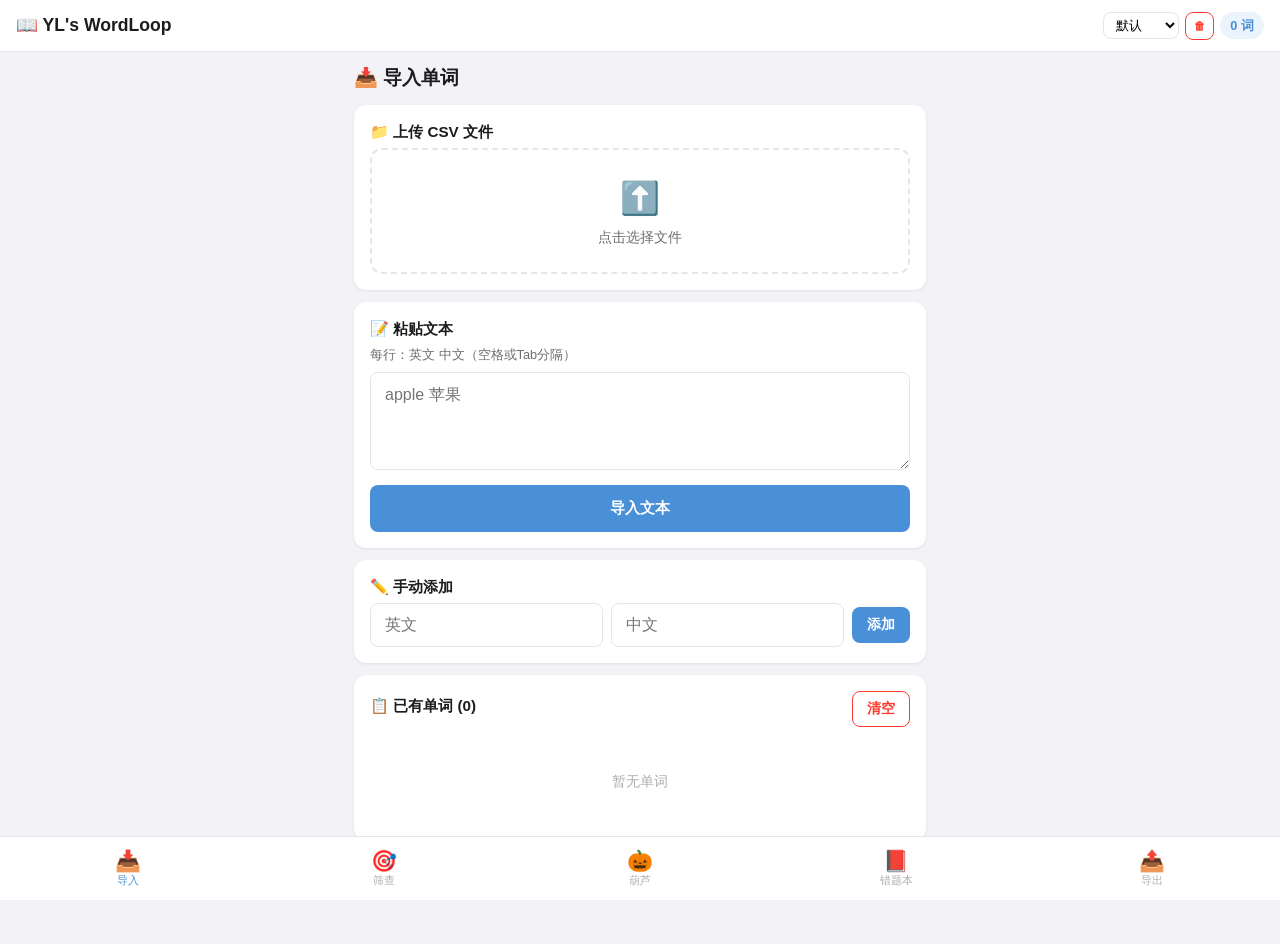
==== commit 8f9b426a: "更名为 YL's WordLoop" ====
--- a/docs/index.html
+++ b/docs/index.html
@@ -6,7 +6,7 @@
 <meta name="apple-mobile-web-app-capable" content="yes">
 <meta name="apple-mobile-web-app-status-bar-style" content="default">
 <link rel="manifest" href="manifest.json">
-<title>单词器</title>
+<title>YL's WordLoop</title>
 <style>
 :root{--p:#4A90D9;--ph:#3A7BC8;--pl:#EBF3FC;--s:#34C759;--sl:#E8F8ED;--d:#FF3B30;--dl:#FFECEB;--t:#1C1C1E;--t2:#6E6E73;--t3:#AEAEB2;--bg:#F2F2F7;--c:#FFF;--b:#E5E5EA;--r:12px;--rs:8px}
 *{box-sizing:border-box;margin:0;padding:0}
@@ -109,7 +109,7 @@
 </head>
 <body>
 
-<div class="header"><h1>📖 单词器</h1><div style="display:flex;align-items:center;gap:6px"><select id="psel" style="font-size:.8rem;padding:4px 8px;border-radius:8px;border:1px solid var(--b);background:var(--c);max-width:100px" onchange="switchProfile(this.value)"></select><button class="btn btn-do btn-sm" id="bdelp" style="font-size:.7rem;padding:4px 8px;min-height:28px" title="删除当前档案">🗑</button><span class="badge" id="wc">0 词</span></div></div>
+<div class="header"><h1>📖 YL's WordLoop</h1><div style="display:flex;align-items:center;gap:6px"><select id="psel" style="font-size:.8rem;padding:4px 8px;border-radius:8px;border:1px solid var(--b);background:var(--c);max-width:100px" onchange="switchProfile(this.value)"></select><button class="btn btn-do btn-sm" id="bdelp" style="font-size:.7rem;padding:4px 8px;min-height:28px" title="删除当前档案">🗑</button><span class="badge" id="wc">0 词</span></div></div>
 
 <div class="main">
 
@@ -185,16 +185,18 @@
 <h2>🎃 葫芦记忆法</h2>
 <div id="hsetup" class="card">
 <div class="hulu-settings">
-  <label>每日词数<input type="number" id="hdaily" min="1" step="20" value="1000"></label>
+  <label>每日词数<input type="number" id="hdaily" min="20" step="20" value="1000"></label>
+  <label>每组词数<input type="number" id="hgroup-size" min="1" max="100" step="1" value="20"></label>
   <label>目标轮数<input type="number" id="hrounds" min="1" max="8" value="5"></label>
 </div>
-<div class="hulu-rule">每组 20 个单词。先记忆整组，再随机测验；20 词答对 16 个以上才可以进入下一组。</div>
+<div class="hulu-rule">每组词数可以自己设置，每日词数至少 20 个。先记忆整组，再随机测验；达到 80% 才可以进入下一组。</div>
 <p class="hulu-status" id="hstatus">还没有葫芦记忆计划</p>
 <button class="btn btn-p btn-lg btn-full" id="hstart">开始葫芦记忆法</button>
 <button class="btn btn-o btn-lg btn-full hide" id="hnext-round" style="margin-top:8px">开始下一轮</button>
 <button class="btn btn-do btn-sm btn-full hide" id="hnew" style="margin-top:8px">新建今日计划</button>
 </div>
 <div id="hmemory" class="card hide">
+<button class="btn btn-o btn-sm" id="hmemory-quit" style="margin-bottom:12px">← 退出并保存</button>
 <p class="hulu-status" id="hmemory-title"></p>
 <p class="hulu-note">先看完这一组单词和中文释义。准备好后点击“记忆完成”，系统会把顺序打乱开始测验。</p>
 <div id="hmemory-list" class="hulu-list"></div>
@@ -685,9 +687,21 @@
 function saveHuluAnswer(record){var all=loadHuluAnswers();all.push(record);localStorage[pk('huluAnswers')]=JSON.stringify(all)}
 function clearHuluAnswers(){delete localStorage[pk('huluAnswers')]}
 function hshuffle(a){var r=a.slice();shuffle(r);return r}
+function hgetDaily(){
+  var words=gw(),daily=parseInt(document.getElementById('hdaily').value,10)||1000;
+  var minimum=words.length<20?words.length:20;
+  daily=Math.max(minimum,Math.min(words.length,daily));
+  document.getElementById('hdaily').value=daily;
+  return daily
+}
+function hgetGroupSize(){
+  var daily=hgetDaily(),group=parseInt(document.getElementById('hgroup-size').value,10)||20;
+  group=Math.max(1,Math.min(daily,100,group));
+  document.getElementById('hgroup-size').value=group;
+  return group
+}
 function hplanWords(){
-  var words=gw(),daily=parseInt(document.getElementById('hdaily').value,10)||1000;
-  daily=Math.max(1,Math.min(words.length,daily));
+  var words=gw(),daily=hgetDaily();
   return words.slice(0,daily)
 }
 function hgroup(){
@@ -699,6 +713,9 @@
 function hu(){
   var saved=loadHuluState();
   hs=saved||null;
+  if(saved&&!saved.dailyCount){saved.dailyCount=saved.wordIds?saved.wordIds.length:0;saveHuluState()}
+  if(saved&&saved.dailyCount)document.getElementById('hdaily').value=saved.dailyCount;
+  if(saved&&saved.groupSize)document.getElementById('hgroup-size').value=saved.groupSize;
   var words=gw(),state=hs;
   var status=document.getElementById('hstatus'),start=document.getElementById('hstart'),next=document.getElementById('hnext-round'),newBtn=document.getElementById('hnew');
   if(!words.length){status.textContent='请先导入单词';start.textContent='开始葫芦记忆法';start.classList.remove('hide');next.classList.add('hide');newBtn.classList.add('hide');return}
@@ -712,7 +729,7 @@
     start.classList.add('hide');next.classList.remove('hide');newBtn.classList.remove('hide');return
   }
   var phaseText=state.phase==='memory'?'记忆中':state.phase==='quiz'?'测验中':'本组待处理';
-  status.textContent='第 '+state.round+' / '+rounds+' 轮 · 第 '+(state.groupIndex+1)+' / '+count+' 组 · '+phaseText;
+  status.textContent='每日 '+(state.dailyCount||state.wordIds.length)+' 词 · 每组 '+(state.groupSize||20)+' 词 · 第 '+state.round+' / '+rounds+' 轮 · 第 '+(state.groupIndex+1)+' / '+count+' 组 · '+phaseText;
   start.textContent='继续葫芦记忆法';start.classList.remove('hide');next.classList.add('hide');newBtn.classList.remove('hide')
 }
 function hshowOnly(name){['hsetup','hmemory','hquiz','hresult'].forEach(function(id){document.getElementById(id).classList.toggle('hide',id!==name)})}
@@ -721,7 +738,7 @@
   if(!words.length){toast('请先导入单词');return}
   var rounds=parseInt(document.getElementById('hrounds').value,10)||5;
   rounds=Math.max(1,Math.min(8,rounds));
-  hs={wordIds:words.map(function(w){return w.id}),groupSize:20,groupIndex:0,round:1,targetRounds:rounds,phase:'memory',quizIndex:0,quizOrder:[],answers:[],history:[],attempts:0};
+  hs={wordIds:words.map(function(w){return w.id}),dailyCount:words.length,groupSize:hgetGroupSize(),groupIndex:0,round:1,targetRounds:rounds,phase:'memory',quizIndex:0,quizOrder:[],answers:[],history:[],attempts:0};
   saveHuluState();hstartGroup()
 }
 function hstartGroup(){
@@ -739,7 +756,14 @@
   if(hs.phase==='group_result'){hshowResult();return}
   if(hs.phase==='done'){hshowOnly('hsetup');hu()}
 }
-document.getElementById('hstart').addEventListener('click',function(){hs=loadHuluState();if(hs){hresume();return}hnewPlan()});
+document.getElementById('hstart').addEventListener('click',function(){
+  hs=loadHuluState();
+  if(hs&&(hs.dailyCount!==hgetDaily()||hs.groupSize!==hgetGroupSize())){
+    if(!confirm('计划设置已改变（每日 '+hgetDaily()+' 词，每组 '+hgetGroupSize()+' 词），将创建新的葫芦计划并保留旧错题记录，确定吗？'))return;
+    clearHuluState();hnewPlan();return
+  }
+  if(hs){hresume();return}hnewPlan()
+});
 document.getElementById('hnew').addEventListener('click',function(){if(!confirm('新建今日计划会保留普通筛查记录，但会替换当前葫芦计划，确定吗？'))return;clearHuluState();hnewPlan()});
 document.getElementById('hnext-round').addEventListener('click',function(){if(!hs||hs.phase!=='done')return;if(hs.round>=(hs.targetRounds||5)){toast('已完成目标轮数');return}hs.round++;hs.groupIndex=0;hs.phase='memory';saveHuluState();hstartGroup()});
 document.getElementById('hmemory-done').addEventListener('click',function(){if(!hs)return;hs.phase='quiz';hs.quizOrder=hshuffle(hgroup().map(function(w){return w.id}));hs.quizIndex=0;hs.answers=[];hs.history=[];hs.attempts=(hs.attempts||0)+1;saveHuluState();hshowOnly('hquiz');hshowQuizAt(0)});
@@ -776,8 +800,10 @@
 function hgoBack(){if(!hs||hs.quizIndex<=0)return;hshowQuizAt(hs.quizIndex-1)}
 function hprogress(cur,total){var p=total?Math.round(cur/total*100):0;document.getElementById('hpfill').style.width=p+'%';document.getElementById('hptext').textContent=cur+'/'+total}
 function hfinishGroup(){if(!hs)return;var correct=hs.answers.filter(function(a){return a.isCorrect}).length,total=hs.quizOrder.length,need=Math.ceil(total*.8),passed=correct>=need;hs.phase='group_result';hs.result={correct:correct,total:total,need:need,passed:passed};saveHuluState();hshowResult()}
-function hshowResult(){var r=hs.result;if(!r){hresume();return}hshowOnly('hresult');document.getElementById('hresult-icon').textContent=r.passed?'✅':'🔁';document.getElementById('hresult-title').textContent=r.passed?'本组达标！':'本组还需要复习';document.getElementById('hresult-text').textContent='本组 '+r.correct+' / '+r.total+'，需要至少 '+r.need+' 个正确（80%）';var action=document.getElementById('hresult-action');action.textContent=r.passed?'进入下一组':'重新记忆这 20 个词';action.onclick=function(){if(!r.passed){hstartGroup();return}hs.groupIndex++;hs.phase=hs.groupIndex>=hgroupCount()?'done':'memory';hs.result=null;saveHuluState();if(hs.phase==='done'){hshowOnly('hsetup');hu();toast('🎉 第 '+hs.round+' 轮全部完成')}else hstartGroup()}}
-document.getElementById('hquit').addEventListener('click',function(){saveHuluState();hshowOnly('hsetup');hu();toast('葫芦记忆法进度已保存')});
+function hshowResult(){var r=hs.result;if(!r){hresume();return}hshowOnly('hresult');document.getElementById('hresult-icon').textContent=r.passed?'✅':'🔁';document.getElementById('hresult-title').textContent=r.passed?'本组达标！':'本组还需要复习';document.getElementById('hresult-text').textContent='答对 '+r.correct+' / '+r.total+'，需要至少 '+r.need+' 个正确（80%）';var action=document.getElementById('hresult-action');action.textContent=r.passed?'进入下一组':'重新记忆这 '+r.total+' 个词';action.onclick=function(){if(!r.passed){hstartGroup();return}hs.groupIndex++;hs.phase=hs.groupIndex>=hgroupCount()?'done':'memory';hs.result=null;saveHuluState();if(hs.phase==='done'){hshowOnly('hsetup');hu();toast('🎉 第 '+hs.round+' 轮全部完成')}else hstartGroup()}}
+function hleave(){saveHuluState();hshowOnly('hsetup');hu();toast('葫芦记忆法进度已保存')}
+document.getElementById('hmemory-quit').addEventListener('click',hleave);
+document.getElementById('hquit').addEventListener('click',hleave);
 document.getElementById('hnext-question').addEventListener('click',function(){if(hs&&hs.quizIndex===hs.quizOrder.length-1)hfinishGroup();else hgoNext()});
 
 // ====== 错题本 ======
